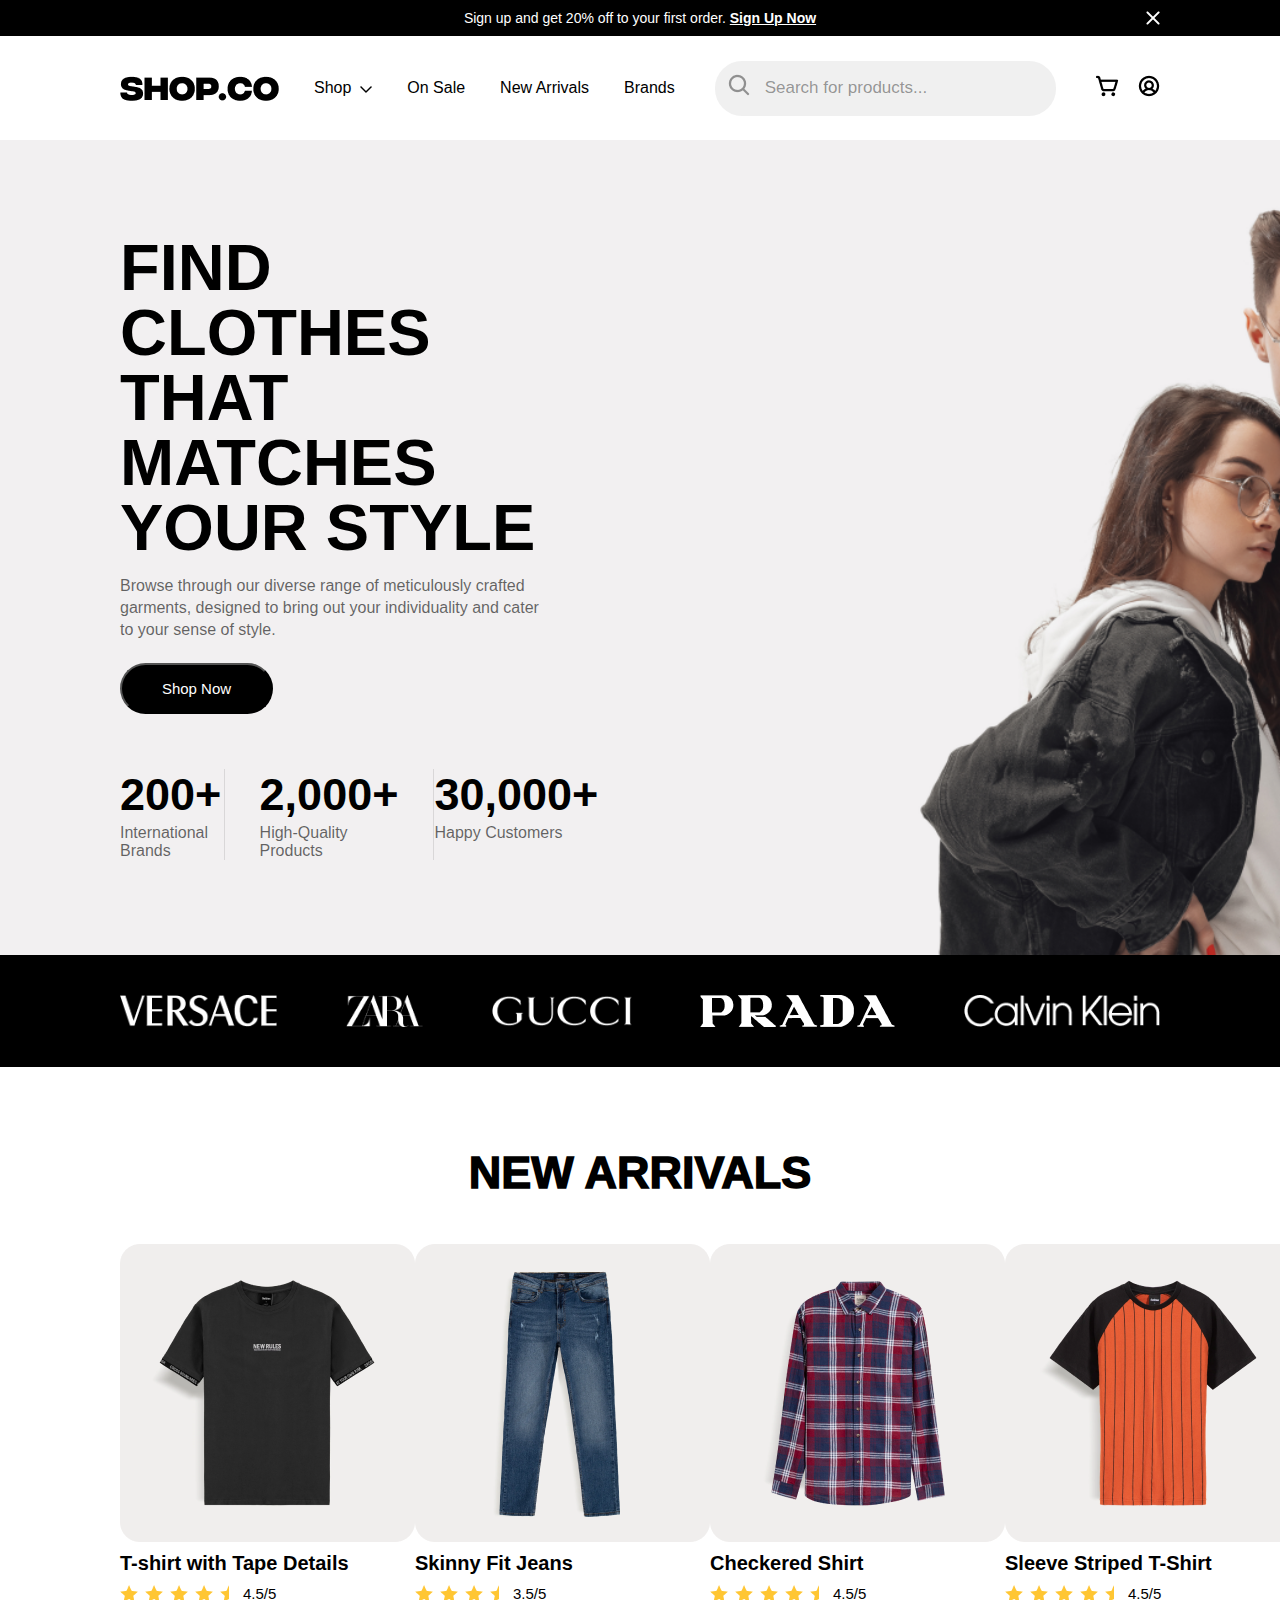
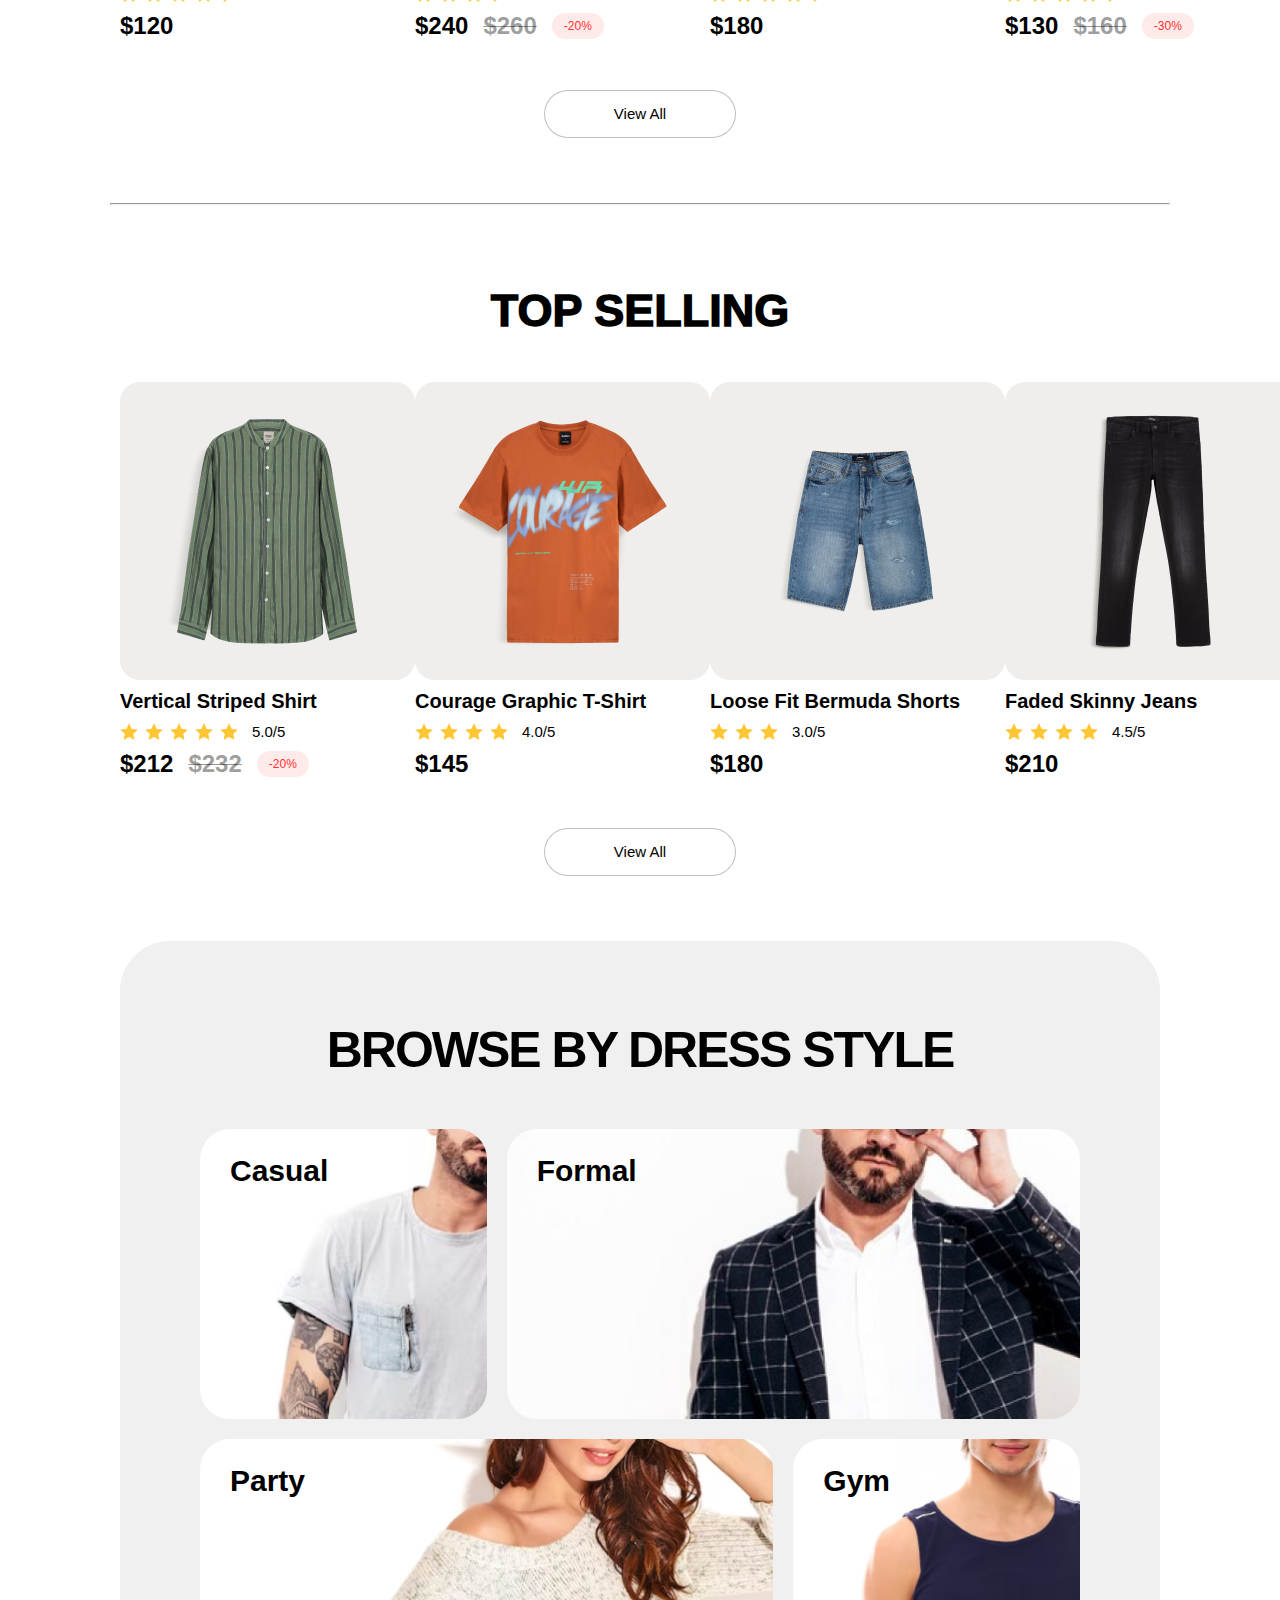
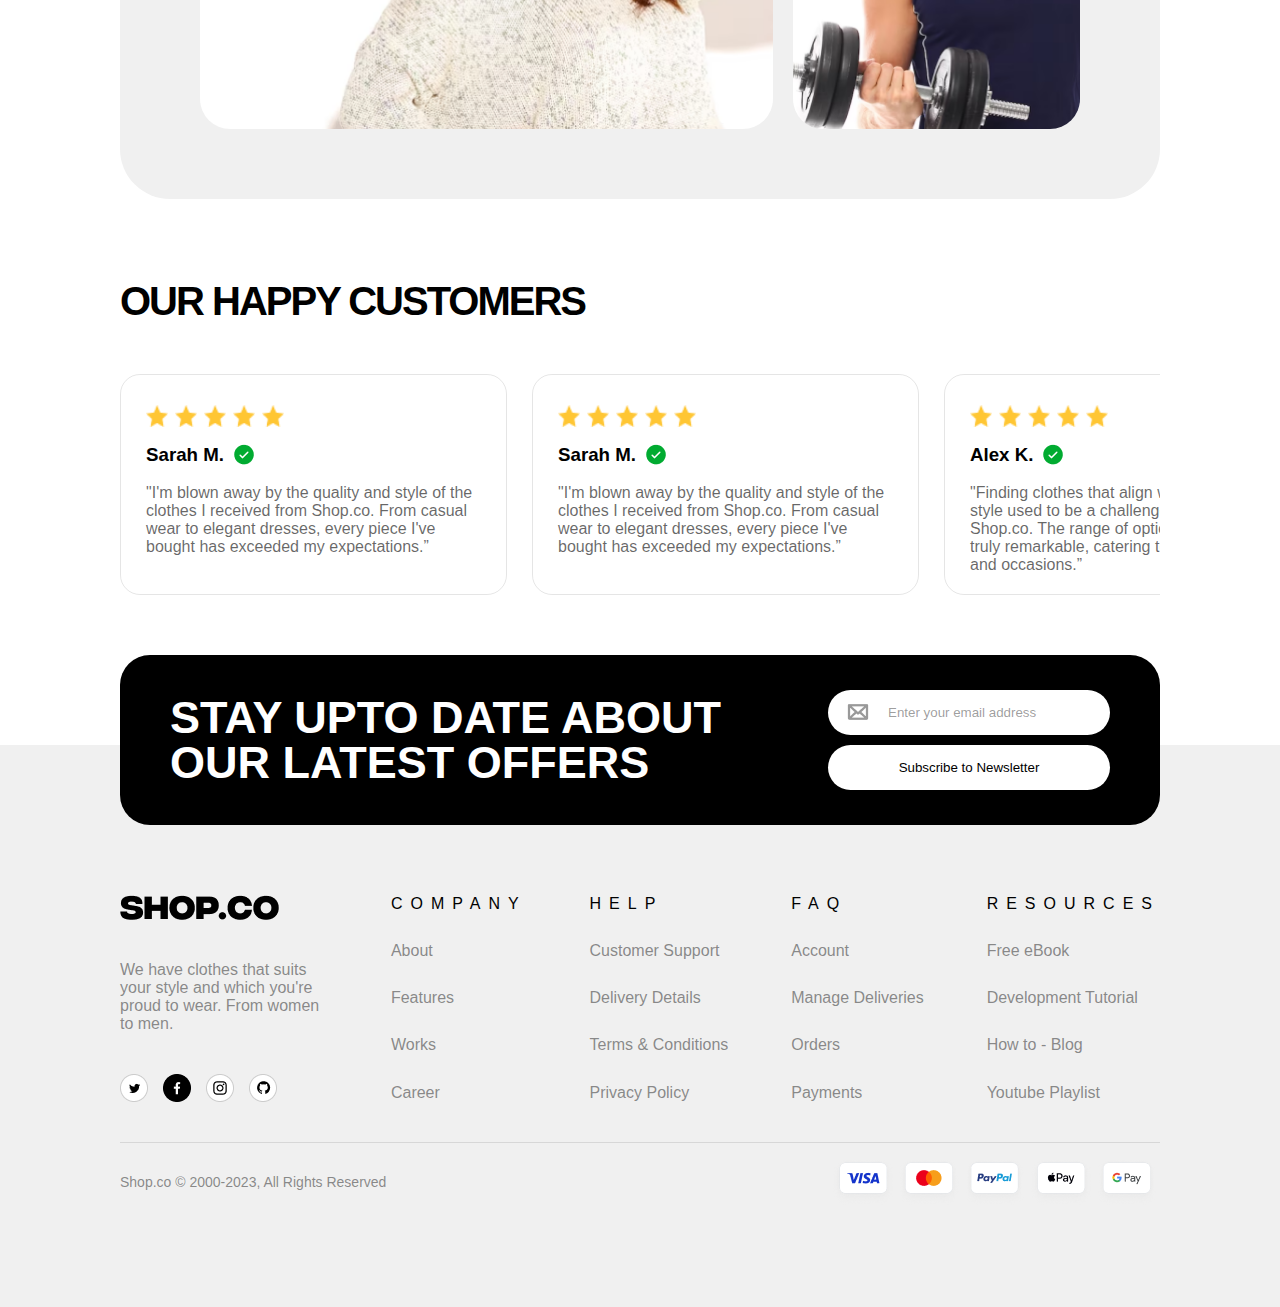
==== SHOP.CO landing page/index.html @ 2c25681b "SHOP.CO landing page" ====
<!DOCTYPE html>
<html lang="en">
<head>
  <meta charset="UTF-8">
  <meta name="viewport" content="width=device-width, initial-scale=1.0">
  <title>SHOP.CO</title>
  <link rel="stylesheet" href="style.css">
</head>
<body>
  <div class="offer-bar">
    <p>Sign up and get 20% off to your first order. <strong><a href="">Sign Up Now</a></strong></p>
    <img src="cross.png" class="cross">
  </div>
    <div class="navbar">
      <img src="SHOP.CO.png">
      <span>Shop&nbsp;&nbsp;<img src="Vector.png"></span>
      <span>On Sale</span>
      <span>New Arrivals</span>
      <span>Brands</span>
      <input type="text" placeholder="Search for products...">
      <div class="cart-and-profile">
        <img class="cart" src="cart.png">
        <img class="profile" src="profile.png">
      </div>
    </div>

    <div class="advertisement">
      <img src="Rectangle.png" class="bg-image">
      <div class="context">
        <h1>FIND CLOTHES THAT MATCHES YOUR STYLE</h1>
        <p>Browse through our diverse range of meticulously crafted garments, designed to bring out your individuality and cater to your sense of style.</p>
        <button class="shop-now">Shop Now</button>
        <div class="stats">
          <div>
            <h2>200+</h2>
            <p>International Brands</p>
          </div>
          <div class="second-div">
            <h2>2,000+</h2>
            <p>High-Quality Products</p>
          </div>
          <div>
            <h2>30,000+</h2>
            <p>Happy Customers</p>
          </div>
        </div>
      </div>
    </div>
    <div class="sponsors-bar">
      <img src="sponsors/versace.png">
      <img src="sponsors/zara-logo-1.png">
      <img src="sponsors/gucci-logo-1.png">
      <img src="sponsors/prada-logo-1.png">
      <img src="sponsors/kalvin.png">
    </div>
  
    <div class="new-arrival">
      <h1>NEW ARRIVALS</h1>
      <div class="new-arrival-cards-group">
        <div class="new-arrival-card">
          <img src="new-arrivals/Frame1.png" class="card">
          <h3>T-shirt with Tape Details</h3>
          <div class="ratings">
            <img src="star.png">
            <img src="star.png">
            <img src="star.png">
            <img src="star.png">
            <img src="half-star.png">
            <span>4.5/5</span>
          </div>
          <div class="price">
            <h2>$120</h2>
          </div>
        </div>
        <div class="new-arrival-card">
          <img src="new-arrivals/Frame2.png" class="card">
          <h3>Skinny Fit Jeans</h3>
          <div class="ratings">
            <img src="star.png">
            <img src="star.png">
            <img src="star.png">
            <img src="half-star.png">
            <span>3.5/5</span>
          </div>
          <div class="price">
            <h2>$240</h2>
            <h2 class="removed">$260</h2>
            <p>-20%</p>
          </div>
        </div>
        <div class="new-arrival-card">
          <img src="new-arrivals/Frame3.png" class="card">
          <h3>Checkered Shirt</h3>
          <div class="ratings">
            <img src="star.png">
            <img src="star.png">
            <img src="star.png">
            <img src="star.png">
            <img src="half-star.png">
            <span>4.5/5</span>
          </div>
          <div class="price">
            <h2>$180</h2>
          </div>
        </div>
        <div class="new-arrival-card">
          <img src="new-arrivals/Frame4.png" class="card">
          <h3>Sleeve Striped T-Shirt</h3>
          <div class="ratings">
            <img src="star.png">
            <img src="star.png">
            <img src="star.png">
            <img src="star.png">
            <img src="half-star.png">
            <span>4.5/5</span>
          </div>
          <div class="price">
            <h2>$130</h2>
            <h2 class="removed">$160</h2>
            <p>-30%</p>
          </div>
        </div>
      </div>
      <button class="view-all">View All</button>
    </div>

    <hr>

    <div class="top-selling">
      <h1>TOP SELLING</h1>
      <div class="top-selling-cards-group">
        <div class="top-selling-card">
          <img src="top-selling/Frame01.png" class="card">
          <h3>Vertical Striped Shirt</h3>
          <div class="ratings">
            <img src="star.png">
            <img src="star.png">
            <img src="star.png">
            <img src="star.png">
            <img src="star.png">
            <span>5.0/5</span>
          </div>
          <div class="price">
            <h2>$212</h2>
            <h2 class="removed">$232</h2>
            <p>-20%</p>
          </div>
        </div>
        <div class="top-selling-card">
          <img src="top-selling/Frame02.png" class="card">
          <h3>Courage Graphic T-Shirt</h3>
          <div class="ratings">
            <img src="star.png">
            <img src="star.png">
            <img src="star.png">
            <img src="star.png">
            <span>4.0/5</span>
          </div>
          <div class="price">
            <h2>$145</h2>
          </div>
        </div>
        <div class="top-selling-card">
          <img src="top-selling/Frame03.png" class="card">
          <h3>Loose Fit Bermuda Shorts</h3>
          <div class="ratings">
            <img src="star.png">
            <img src="star.png">
            <img src="star.png">
            <span>3.0/5</span>
          </div>
          <div class="price">
            <h2>$180</h2>
          </div>
        </div>
        <div class="top-selling-card">
          <img src="top-selling/Frame04.png" class="card">
          <h3>Faded Skinny Jeans</h3>
          <div class="ratings">
            <img src="star.png">
            <img src="star.png">
            <img src="star.png">
            <img src="star.png">
            <span>4.5/5</span>
          </div>
          <div class="price">
            <h2>$210</h2>
          </div>
        </div>
      </div>
      <button class="view-all">View All</button>
    </div>
    <div class="design-page">
    <div class="design-container">
      <h1>BROWSE BY DRESS STYLE</h1>
      <div class="designs">
        <div class="design1">
          <h2>Casual</h2>
        </div>
        <div class="design2">
          <h2>Formal</h2>
        </div>
      </div>  
      <div class="designs">
        <div class="design3">
          <h2>Party</h2>
        </div>
        <div class="design4">
          <h2>Gym</h2>
        </div>
      </div>  
    </div>
    </div>
    <div class="feedback-container">

      <h1 class="feedback-title">OUR HAPPY CUSTOMERS</h1>
      <div class="feedback">
        <div class="review">
            <div class="ratings2">
              <img src="star.png">
              <img src="star.png">
              <img src="star.png">
              <img src="star.png">
              <img src="star.png">
            </div>
            <h3>Sarah M. <img src="tick.png"></h3>
            <p>"I'm blown away by the quality and style of the clothes I received from Shop.co. From casual wear to elegant dresses, every piece I've bought has exceeded my expectations.”</p>
        </div>
        <div class="review">
            <div class="ratings2">
              <img src="star.png">
              <img src="star.png">
              <img src="star.png">
              <img src="star.png">
              <img src="star.png">
            </div>
            <h3>Sarah M. <img src="tick.png"></h3>
            <p>"I'm blown away by the quality and style of the clothes I received from Shop.co. From casual wear to elegant dresses, every piece I've bought has exceeded my expectations.”</p>
        </div>
        <div class="review">
            <div class="ratings2">
              <img src="star.png">
              <img src="star.png">
              <img src="star.png">
              <img src="star.png">
              <img src="star.png">
            </div>
            <h3>Alex K. <img src="tick.png"></h3>
            <p>"Finding clothes that align with my personal style used to be a challenge until I discovered Shop.co. The range of options they offer is truly remarkable, catering to a variety of tastes and occasions.”</p>
        </div>
        <div class="review">
            <div class="ratings2">
              <img src="star.png">
              <img src="star.png">
              <img src="star.png">
              <img src="star.png">
              <img src="star.png">
            </div>
            <h3>James L. <img src="tick.png"></h3>
            <p>"As someone who's always on the lookout for unique fashion pieces, I'm thrilled to have stumbled upon Shop.co. The selection of clothes is not only diverse but also on-point with the latest trends.”</p>
        </div>
        <div class="review">
            <div class="ratings2">
              <img src="star.png">
              <img src="star.png">
              <img src="star.png">
              <img src="star.png">
              <img src="star.png">
            </div>
            <h3>James L. <img src="tick.png"></h3>
            <p>"As someone who's always on the lookout for unique fashion pieces, I'm thrilled to have stumbled upon Shop.co. The selection of clothes is not only diverse but also on-point with the latest trends.”</p>
        </div>
      </div>
      <div class="alert">
        <h1>STAY UPTO DATE ABOUT OUR LATEST OFFERS</h1>
        <div class="subscribe">
          <input type="text" placeholder="Enter your email address">
          <button class="sub-btn">Subscribe to Newsletter</button>
        </div>
      </div>
    </div>
    <div class="footer">
      <div class="footer-top">
        <div class="footer-section first">
          <img src="SHOP.CO.png">
          <p class="desc">We have clothes that suits your style and which you&apos;re proud to wear. From women to men.</p>
          <div class="social-media">
            <img src="social-media-logo/1.png">
            <img src="social-media-logo/2.png">
            <img src="social-media-logo/3.png">
            <img src="social-media-logo/4.png">
          </div>
          </div>
          <div class="footer-section">
            <span  class="title">
              COMPANY
            </span>
            <p>About</p>
            <p>Features</p>
            <p>Works</p>
            <p>Career</p>
          </div>
          <div class="footer-section">
            <span  class="title">
              HELP
            </span>
            <p>Customer Support</p>
            <p>Delivery Details</p>
            <p>Terms & Conditions</p>
            <p>Privacy Policy</p>
          </div>
          <div class="footer-section">
            <span  class="title">
              FAQ
            </span>
            <p>Account</p>
            <p>Manage Deliveries</p>
            <p>Orders</p>
            <p>Payments</p>
          </div>
          <div class="footer-section">
            <span  class="title">
              RESOURCES
            </span>
            <p>Free eBook</p>
            <p>Development Tutorial</p>
            <p>How to - Blog</p>
            <p>Youtube Playlist</p>
          </div>
        </div>
        <div class="footer-bottom">
          <p>Shop.co © 2000-2023, All Rights Reserved</p>
          <div class="payments">
            <img src="payments/Badge1.png">
            <img src="payments/Badge2.png">
            <img src="payments/Badge3.png">
            <img src="payments/Badge4.png">
            <img src="payments/Badge5.png">
          </div>
        </div>
      </div>
</body>
</html>
---- SHOP.CO landing page/style.css ----
* {
  margin: 0;
  padding: 0;
  font-family: Arial, Helvetica, sans-serif;
}

body {
  overflow-x: hidden;

}

.offer-bar {
  display: flex;
  justify-content: center;
  align-items: center;
  padding: 10px 120px;
  background: black;
  color: white;
  font-size: 14px;
  font-weight: light;
  position: relative;
}

.cross{
  position: absolute;
  right: 120px;
}

a {
  color: white;
}

.navbar {
  padding: 16px 120px;
  display: flex;
  justify-content: space-between;
  align-items: center;
  height: 8vh;
  gap: 35px;
}

.navbar>input {
  flex-grow: 1;
  min-width: 200px;
  height: 5vh;
  background: #F0F0F0 url("search.png") no-repeat left;
  background-position: 12px 12px;
  border: none;
  outline: none;
  border-radius: 3vh;
  padding: 5px 50px;
  display: flex;
  align-items: center;
  margin: 0px 5px;
}

.navbar>input::placeholder {
  font-size: 17px;
  color: #00000066;
}

.cart {
  margin-right: 15px;
}

.advertisement {
  padding: 0px 120px;
  position: relative;
  display: flex;
  flex-direction: column;
  /* align-items: center; */
  justify-content: center;
  height: 90.5vh;
}

.bg-image {
  position: absolute;
  left: 0px;
  /* width: 115%;   */
  top: 0px;
  /* bottom: 0px; */
  height: 90.5vh;
}

.context {
  display: flex;
  flex-direction: column;
  width: 46%;
  z-index: 2;
  gap: 15px;
}

.context>h1 {
  font-size: 65px;
  font-weight: 800;
  line-height: 65px;
}

.context>p {
  margin-bottom: 7px;
  font-size: 16px;
  line-height: 22px;
  padding-right: 55px;
  color: #00000099;
}

.shop-now {
  width: 32%;
  background-color: black;
  color: white;
  padding: 15px 0px;
  border-radius: 35px;
  font-size: 15px;
  margin-bottom: 40px;
}

.stats {
  display: flex;
  width: 100%;
  justify-content: space-between;
}

.stats h2 {
  font-size: 45px;
}

.stats p {
  color: #00000099;
  font-size: 16px;
  margin-top: 3px;
}

.second-div {
  border-left: 1px solid #0000001A;
  border-right: 1px solid #0000001A;
  padding: 0px 35px;
}

.sponsors-bar {
  display: flex;
  flex-direction: row;
  justify-content: space-between;
  background-color: black;
  padding: 40px 120px;
}

.sponsors-bar img {
  height: 2rem;
}

.new-arrival,
.top-selling {
  display: flex;
  flex-direction: column;
  justify-content: center;
  align-items: center;
  padding-bottom: 65px;
  /* border-bottom: 1px solid #62626266; */
}

hr{
  color: #62626266;
  margin: 0px 110px;
}

.new-arrival-card,
.top-selling-card {
  display: flex;
  flex-direction: column;
  justify-content: center;
  align-items: start;
  gap: 10px;
}

.new-arrival-cards-group,
.top-selling-cards-group {
  display: flex;
  justify-content: space-between;
  width: 100vw;
  padding: 0 120px;
  box-sizing: border-box;
  margin-bottom: 50px;
}

.new-arrival-card>h3,
.top-selling-card>h3 {
  font-size: 20px;
}

.new-arrival>h1,
.top-selling>h1 {
  font-size: 45px;
  font-weight: 1000;
  margin: 80px 0px 45px 0px;
}

.ratings {
  display: flex;
  justify-content: flex-start;
  align-items: center;
  gap: 7px;
}

.ratings>span {
  margin-left: 7px;
  font-size: 15px;
}

.price {
  display: flex;
  gap: 15px;
  align-items: center;
}

.removed {
  color: #00000066;
  text-decoration: line-through;
  text-decoration-thickness: 1px;
  text-decoration-color: #00000066;
}

.price p {
  font-size: 12px;
  background: #FF33331A;
  color: #FF3333;
  padding: 6px 12px;
  border-radius: 20px;
}

.view-all {
  width: 12rem;
  height: 3rem;
  border-radius: 2rem;
  border: 1px solid #62626266;
  background: white;
  font-size: 15px;
}

.design-page {
  padding: 0px 120px;
  /* padding-bottom: 80px; */
}

.design-container {
  display: flex;
  flex-direction: column;
  justify-content: center;
  align-items: center;
  background: #F0F0F0;
  padding: 80px 80px 0px 80px;
  box-sizing: border-box;
  padding-bottom: 50px;
  border-radius: 50px;
}

.design-container>h1 {
  margin-bottom: 50px;
  font-weight: 900;
  font-size: 50px;
  letter-spacing: -2px;
}

.designs {
  display: flex;
  height: 290px;
  gap: 20px;
  margin-bottom: 20px;
  width: 100%;
  justify-content: space-between;
}

.design1,
.design2,
.design3,
.design4 {
  position: relative;
}

.design1 h2,
.design2 h2,
.design3 h2,
.design4 h2 {
  position: absolute;
  font-size: 30px;
  top: 25px;
  left: 30px;
}

.design1,
.design4 {
  flex-grow: 1;
}

.design2,
.design3 {
  flex-grow: 2;
}

.design1 {
  background: url("Designs/design1.png") center no-repeat;
  background-size: cover;
  border-radius: 30px;
}

.design2 {
  background: url("Designs/design2.png") center no-repeat;
  background-size: cover;
  border-radius: 30px;
}

.design3 {
  background: url("Designs/design3.png") center no-repeat;
  background-size: cover;
  border-radius: 30px;
}

.design4 {
  background: url("Designs/design4.png") center no-repeat;
  background-size: cover;
  border-radius: 30px;
}

.feedback-container{
  /* overflow: hidden; */
  padding: 0px 120px;
  /* overflow-x: hidden; */
  position: relative;
  padding-bottom: 150px;
  /* z-index: 1; */
}

.feedback-title{
  font-weight: 900;
  font-size: 40px;
  margin-top: 80px;
  letter-spacing: -2px;
  margin-bottom: 50px;
}

.feedback{
  display: flex;
  gap: 25px;
  overflow-x: scroll;
  scrollbar-width: none;
}

.review{
  padding: 30px 30px 20px 25px;
  border-radius: 20px;
  border: 1px solid #0000001A;
  flex-grow: 1;
  min-width: 330px;
}

.review>h3{
    display: flex;
    align-items: center;
  margin: 15px 0px;
}

.review>h3>img{
  margin-bottom: 2px;
  margin-left: 8px;
}

.ratings2{
  display: flex;
  justify-content: flex-start;
  align-items: center;
  gap: 7px;
}

.ratings2>img{
  height: 22px;
  width: 22px;
}

.review>p{
  font-size: 16px;
  color: #00000099;
}

.alert{
  background-color: black;
  display: flex;
  justify-content: space-between;
  align-items: center;
  padding: 35px 50px;
  border-radius: 30px;
  position: absolute;  
  bottom: -80px;
  left: 0;
  z-index: 10;
  box-sizing: border-box;
  right: 0;
  left: 120px;
  right: 120px;
}

.alert h1{
  color: white;
  font-size: 45px;
  font-weight: 900;
  width: 60%;
  line-height: 45px;
}

.subscribe{
  display: flex;
  flex-direction: column;
  width: 30%;
  gap: 10px;
}

.subscribe>input{
  padding: 15px 0px;
  padding-left: 60px;
  background: url("mail.png");
  background-color: white;
  background-repeat: no-repeat;
  background-position: 18px 10px;
  border: none;
  border-radius: 30px;
}

.subscribe>input::placeholder{
  color: #00000066;
  
}

.sub-btn{
  background-color: white;
  border: none;
  border-radius: 30px;
  padding: 15px 0px;
}

.footer{
  padding: 150px 120px 100px 120px;
  background: #F0F0F0;
  position: relative;
  z-index: 0;
}

.footer-top{
  display: flex;
  flex-direction: row;
  justify-content: space-between;
  height: 23vh;
  padding-bottom: 40px;
  border-bottom: 1px solid #0000001A;
}

.footer-section{
  display: flex;
  flex-direction: column;
  align-items: flex-start;
  justify-content: space-between;
}

.first{
  width: 20%;
}

.social-media{
  display: flex;
  align-items: center;
  gap: 15px;
}

.footer-section p{
  color: #42424299;
}

.title{
  color: black;
  letter-spacing: 8px;
  font-weight: 500;
}

.footer-bottom{
  display: flex;
  flex-direction: row;
  justify-content: space-between;
  align-items: center;
  margin-top: 15px;
}

.footer-bottom p{
  font-size: 14px;
  color: #42424299; 
}

.payments{
  display: flex;
  justify-content: space-between;
  align-items: center;
}
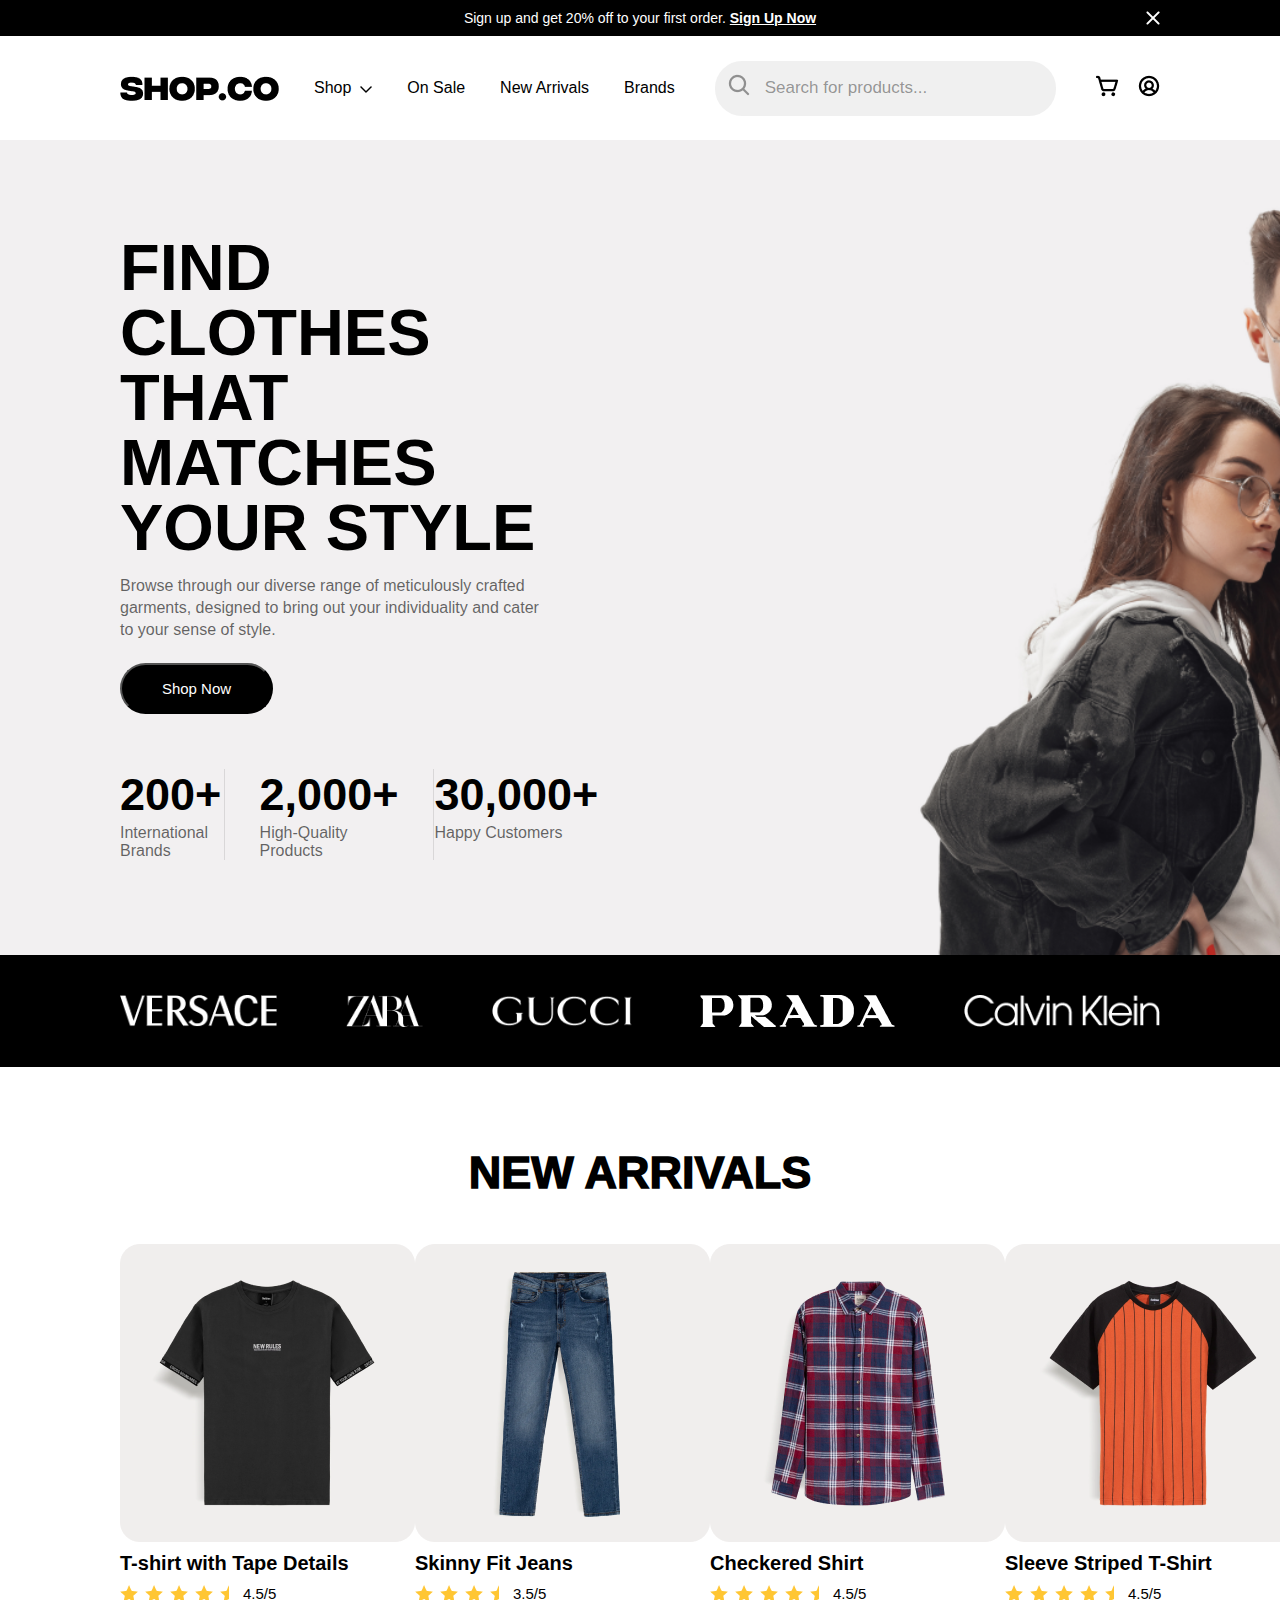
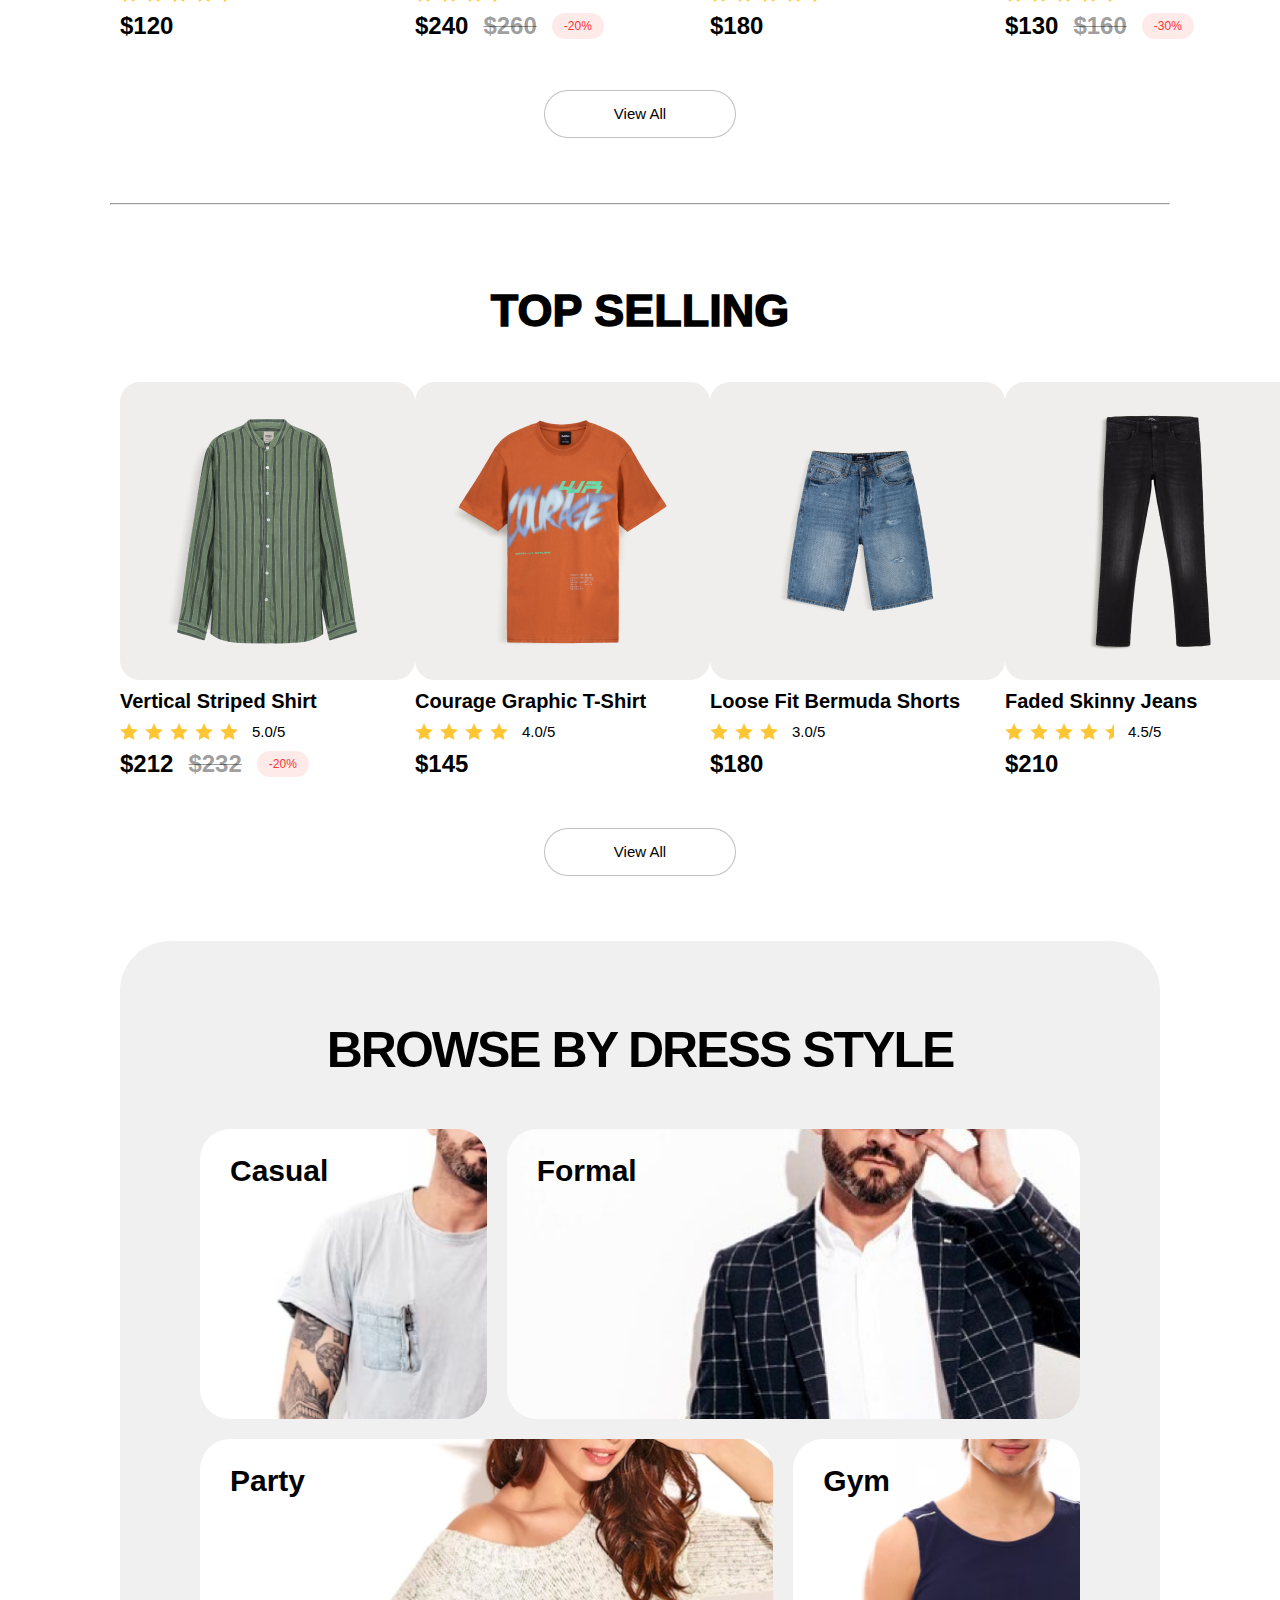
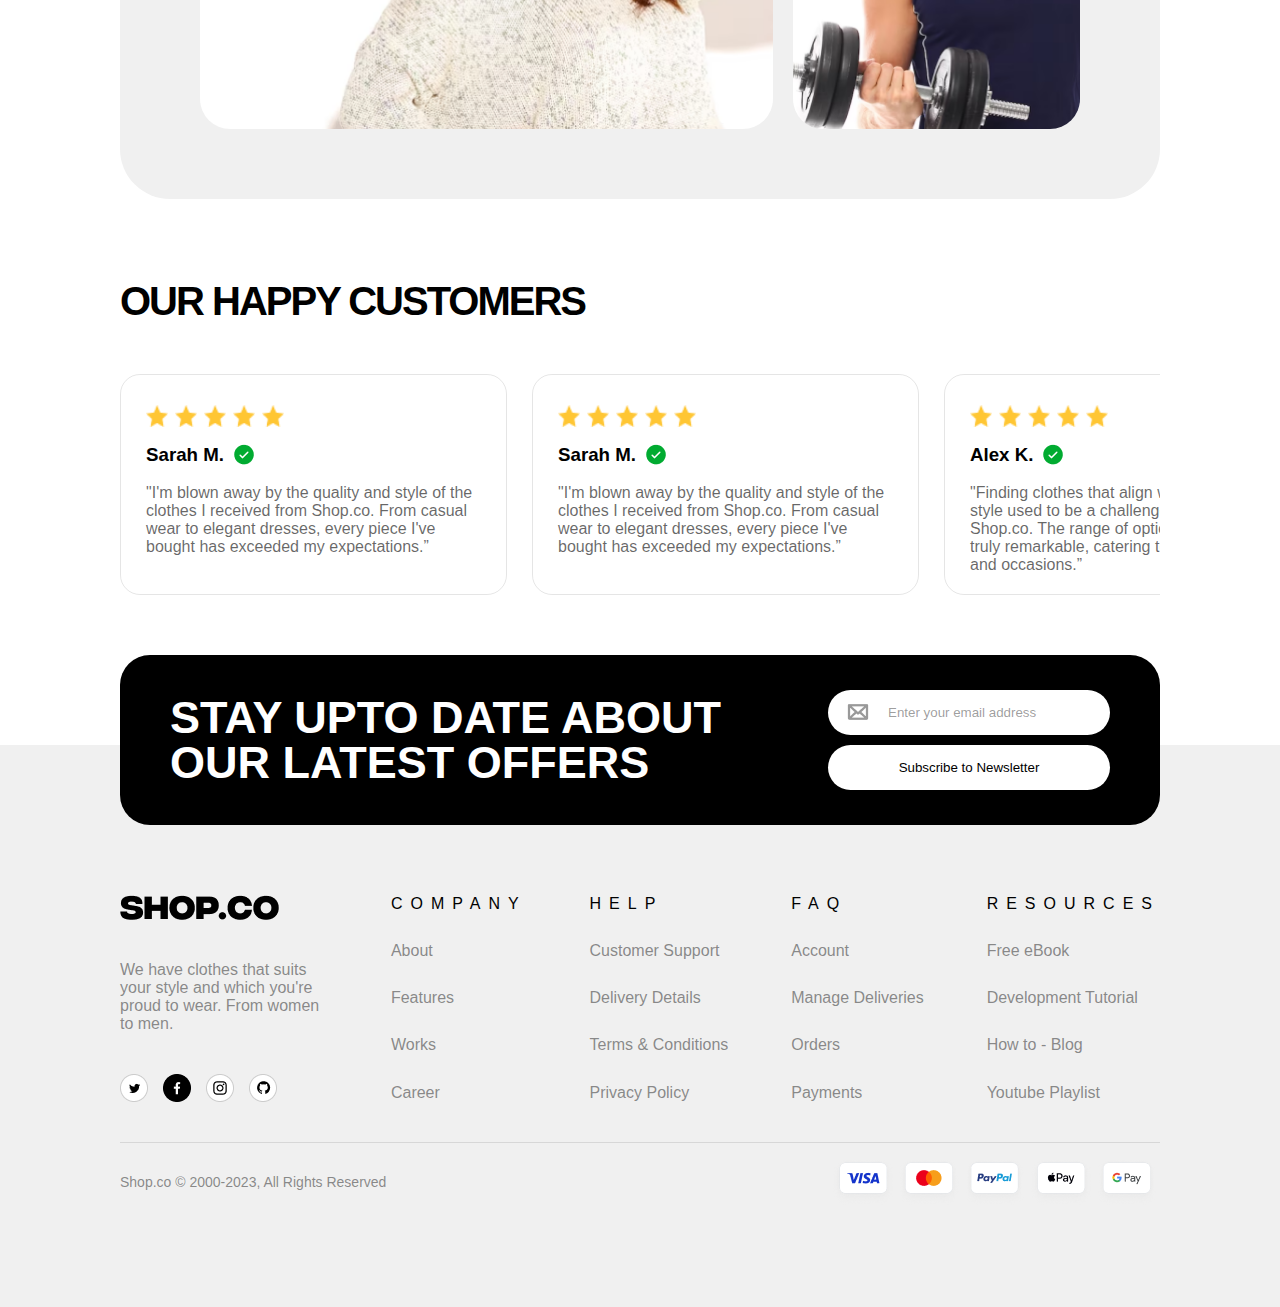
==== commit 1e0e8360: "SHOP.CO landing page" ====
--- a/SHOP.CO landing page/index.html
+++ b/SHOP.CO landing page/index.html
@@ -9,23 +9,23 @@
 <body>
   <div class="offer-bar">
     <p>Sign up and get 20% off to your first order. <strong><a href="">Sign Up Now</a></strong></p>
-    <img src="cross.png" class="cross">
+    <img src="other-assets/cross.png" class="cross">
   </div>
     <div class="navbar">
-      <img src="SHOP.CO.png">
-      <span>Shop&nbsp;&nbsp;<img src="Vector.png"></span>
+      <img src="other-assets/SHOP.CO.png">
+      <span>Shop&nbsp;&nbsp;<img src="other-assets/Vector.png"></span>
       <span>On Sale</span>
       <span>New Arrivals</span>
       <span>Brands</span>
       <input type="text" placeholder="Search for products...">
       <div class="cart-and-profile">
-        <img class="cart" src="cart.png">
-        <img class="profile" src="profile.png">
+        <img class="cart" src="other-assets/cart.png">
+        <img class="profile" src="other-assets/profile.png">
       </div>
     </div>
 
     <div class="advertisement">
-      <img src="Rectangle.png" class="bg-image">
+      <img src="other-assets/Rectangle.png" class="bg-image">
       <div class="context">
         <h1>FIND CLOTHES THAT MATCHES YOUR STYLE</h1>
         <p>Browse through our diverse range of meticulously crafted garments, designed to bring out your individuality and cater to your sense of style.</p>
@@ -61,11 +61,11 @@
           <img src="new-arrivals/Frame1.png" class="card">
           <h3>T-shirt with Tape Details</h3>
           <div class="ratings">
-            <img src="star.png">
-            <img src="star.png">
-            <img src="star.png">
-            <img src="star.png">
-            <img src="half-star.png">
+            <img src="other-assets/star.png">
+            <img src="other-assets/star.png">
+            <img src="other-assets/star.png">
+            <img src="other-assets/star.png">
+            <img src="other-assets/half-star.png">
             <span>4.5/5</span>
           </div>
           <div class="price">
@@ -76,10 +76,10 @@
           <img src="new-arrivals/Frame2.png" class="card">
           <h3>Skinny Fit Jeans</h3>
           <div class="ratings">
-            <img src="star.png">
-            <img src="star.png">
-            <img src="star.png">
-            <img src="half-star.png">
+            <img src="other-assets/star.png">
+            <img src="other-assets/star.png">
+            <img src="other-assets/star.png">
+            <img src="other-assets/half-star.png">
             <span>3.5/5</span>
           </div>
           <div class="price">
@@ -92,11 +92,11 @@
           <img src="new-arrivals/Frame3.png" class="card">
           <h3>Checkered Shirt</h3>
           <div class="ratings">
-            <img src="star.png">
-            <img src="star.png">
-            <img src="star.png">
-            <img src="star.png">
-            <img src="half-star.png">
+            <img src="other-assets/star.png">
+            <img src="other-assets/star.png">
+            <img src="other-assets/star.png">
+            <img src="other-assets/star.png">
+            <img src="other-assets/half-star.png">
             <span>4.5/5</span>
           </div>
           <div class="price">
@@ -107,11 +107,11 @@
           <img src="new-arrivals/Frame4.png" class="card">
           <h3>Sleeve Striped T-Shirt</h3>
           <div class="ratings">
-            <img src="star.png">
-            <img src="star.png">
-            <img src="star.png">
-            <img src="star.png">
-            <img src="half-star.png">
+            <img src="other-assets/star.png">
+            <img src="other-assets/star.png">
+            <img src="other-assets/star.png">
+            <img src="other-assets/star.png">
+            <img src="other-assets/half-star.png">
             <span>4.5/5</span>
           </div>
           <div class="price">
@@ -133,11 +133,11 @@
           <img src="top-selling/Frame01.png" class="card">
           <h3>Vertical Striped Shirt</h3>
           <div class="ratings">
-            <img src="star.png">
-            <img src="star.png">
-            <img src="star.png">
-            <img src="star.png">
-            <img src="star.png">
+            <img src="other-assets/star.png">
+            <img src="other-assets/star.png">
+            <img src="other-assets/star.png">
+            <img src="other-assets/star.png">
+            <img src="other-assets/star.png">
             <span>5.0/5</span>
           </div>
           <div class="price">
@@ -150,10 +150,10 @@
           <img src="top-selling/Frame02.png" class="card">
           <h3>Courage Graphic T-Shirt</h3>
           <div class="ratings">
-            <img src="star.png">
-            <img src="star.png">
-            <img src="star.png">
-            <img src="star.png">
+            <img src="other-assets/star.png">
+            <img src="other-assets/star.png">
+            <img src="other-assets/star.png">
+            <img src="other-assets/star.png">
             <span>4.0/5</span>
           </div>
           <div class="price">
@@ -164,9 +164,9 @@
           <img src="top-selling/Frame03.png" class="card">
           <h3>Loose Fit Bermuda Shorts</h3>
           <div class="ratings">
-            <img src="star.png">
-            <img src="star.png">
-            <img src="star.png">
+            <img src="other-assets/star.png">
+            <img src="other-assets/star.png">
+            <img src="other-assets/star.png">
             <span>3.0/5</span>
           </div>
           <div class="price">
@@ -177,10 +177,11 @@
           <img src="top-selling/Frame04.png" class="card">
           <h3>Faded Skinny Jeans</h3>
           <div class="ratings">
-            <img src="star.png">
-            <img src="star.png">
-            <img src="star.png">
-            <img src="star.png">
+            <img src="other-assets/star.png">
+            <img src="other-assets/star.png">
+            <img src="other-assets/star.png">
+            <img src="other-assets/star.png">
+            <img src="other-assets/half-star.png">
             <span>4.5/5</span>
           </div>
           <div class="price">
@@ -223,7 +224,7 @@
               <img src="star.png">
               <img src="star.png">
             </div>
-            <h3>Sarah M. <img src="tick.png"></h3>
+            <h3>Sarah M. <img src="other-assets/tick.png"></h3>
             <p>"I'm blown away by the quality and style of the clothes I received from Shop.co. From casual wear to elegant dresses, every piece I've bought has exceeded my expectations.”</p>
         </div>
         <div class="review">
@@ -234,40 +235,40 @@
               <img src="star.png">
               <img src="star.png">
             </div>
-            <h3>Sarah M. <img src="tick.png"></h3>
+            <h3>Sarah M. <img src="other-assets/tick.png"></h3>
             <p>"I'm blown away by the quality and style of the clothes I received from Shop.co. From casual wear to elegant dresses, every piece I've bought has exceeded my expectations.”</p>
         </div>
         <div class="review">
             <div class="ratings2">
-              <img src="star.png">
-              <img src="star.png">
-              <img src="star.png">
-              <img src="star.png">
-              <img src="star.png">
-            </div>
-            <h3>Alex K. <img src="tick.png"></h3>
+              <img src="other-assets/star.png">
+              <img src="other-assets/star.png">
+              <img src="other-assets/star.png">
+              <img src="other-assets/star.png">
+              <img src="other-assets/star.png">
+            </div>
+            <h3>Alex K. <img src="other-assets/tick.png"></h3>
             <p>"Finding clothes that align with my personal style used to be a challenge until I discovered Shop.co. The range of options they offer is truly remarkable, catering to a variety of tastes and occasions.”</p>
         </div>
         <div class="review">
             <div class="ratings2">
-              <img src="star.png">
-              <img src="star.png">
-              <img src="star.png">
-              <img src="star.png">
-              <img src="star.png">
-            </div>
-            <h3>James L. <img src="tick.png"></h3>
+              <img src="other-assets/star.png">
+              <img src="other-assets/star.png">
+              <img src="other-assets/star.png">
+              <img src="other-assets/star.png">
+              <img src="other-assets/star.png">
+            </div>
+            <h3>James L. <img src="other-assets/tick.png"></h3>
             <p>"As someone who's always on the lookout for unique fashion pieces, I'm thrilled to have stumbled upon Shop.co. The selection of clothes is not only diverse but also on-point with the latest trends.”</p>
         </div>
         <div class="review">
             <div class="ratings2">
-              <img src="star.png">
-              <img src="star.png">
-              <img src="star.png">
-              <img src="star.png">
-              <img src="star.png">
-            </div>
-            <h3>James L. <img src="tick.png"></h3>
+              <img src="other-assets/star.png">
+              <img src="other-assets/star.png">
+              <img src="other-assets/star.png">
+              <img src="other-assets/star.png">
+              <img src="other-assets/star.png">
+            </div>
+            <h3>James L. <img src="other-assets/tick.png"></h3>
             <p>"As someone who's always on the lookout for unique fashion pieces, I'm thrilled to have stumbled upon Shop.co. The selection of clothes is not only diverse but also on-point with the latest trends.”</p>
         </div>
       </div>
@@ -282,7 +283,7 @@
     <div class="footer">
       <div class="footer-top">
         <div class="footer-section first">
-          <img src="SHOP.CO.png">
+          <img src="other-assets/SHOP.CO.png">
           <p class="desc">We have clothes that suits your style and which you&apos;re proud to wear. From women to men.</p>
           <div class="social-media">
             <img src="social-media-logo/1.png">
--- a/SHOP.CO landing page/style.css
+++ b/SHOP.CO landing page/style.css
@@ -43,7 +43,7 @@
   flex-grow: 1;
   min-width: 200px;
   height: 5vh;
-  background: #F0F0F0 url("search.png") no-repeat left;
+  background: #F0F0F0 url("other-assets/search.png") no-repeat left;
   background-position: 12px 12px;
   border: none;
   outline: none;
@@ -415,7 +415,7 @@
 .subscribe>input{
   padding: 15px 0px;
   padding-left: 60px;
-  background: url("mail.png");
+  background: url("other-assets/mail.png");
   background-color: white;
   background-repeat: no-repeat;
   background-position: 18px 10px;
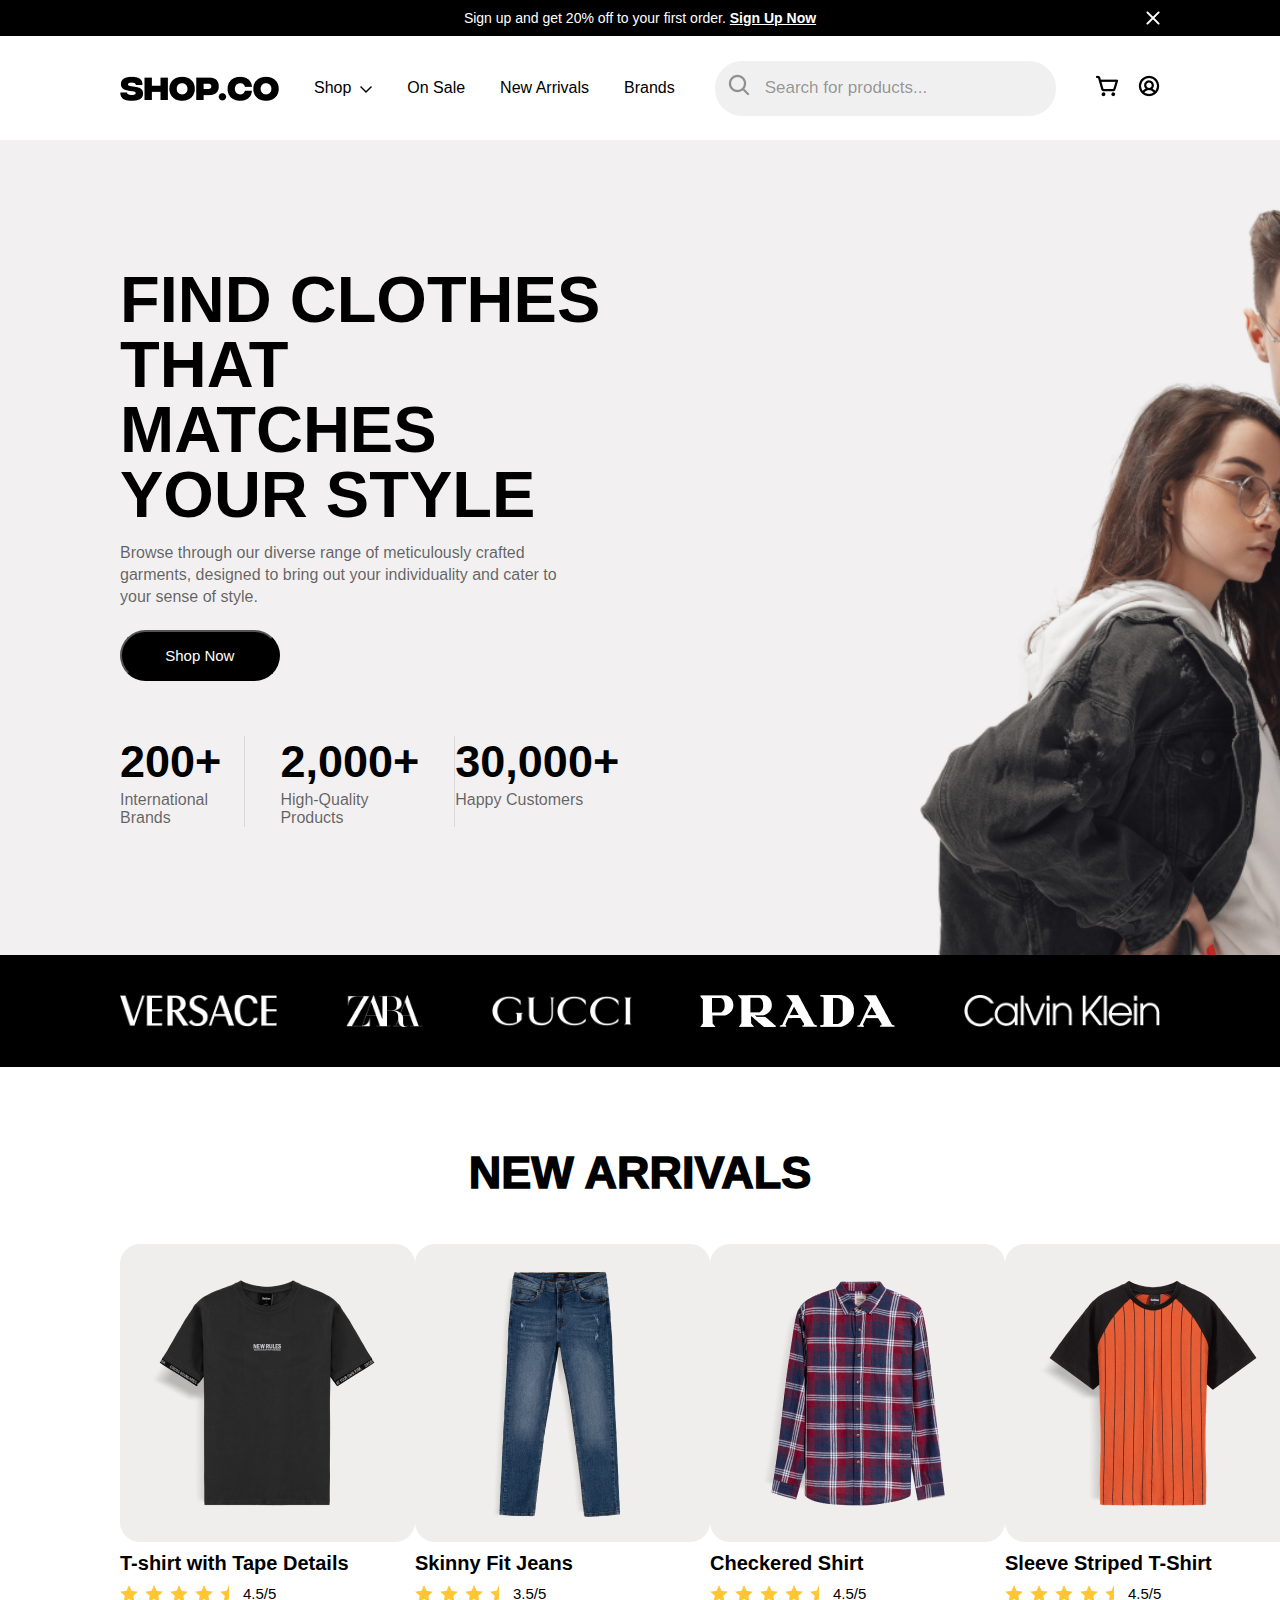
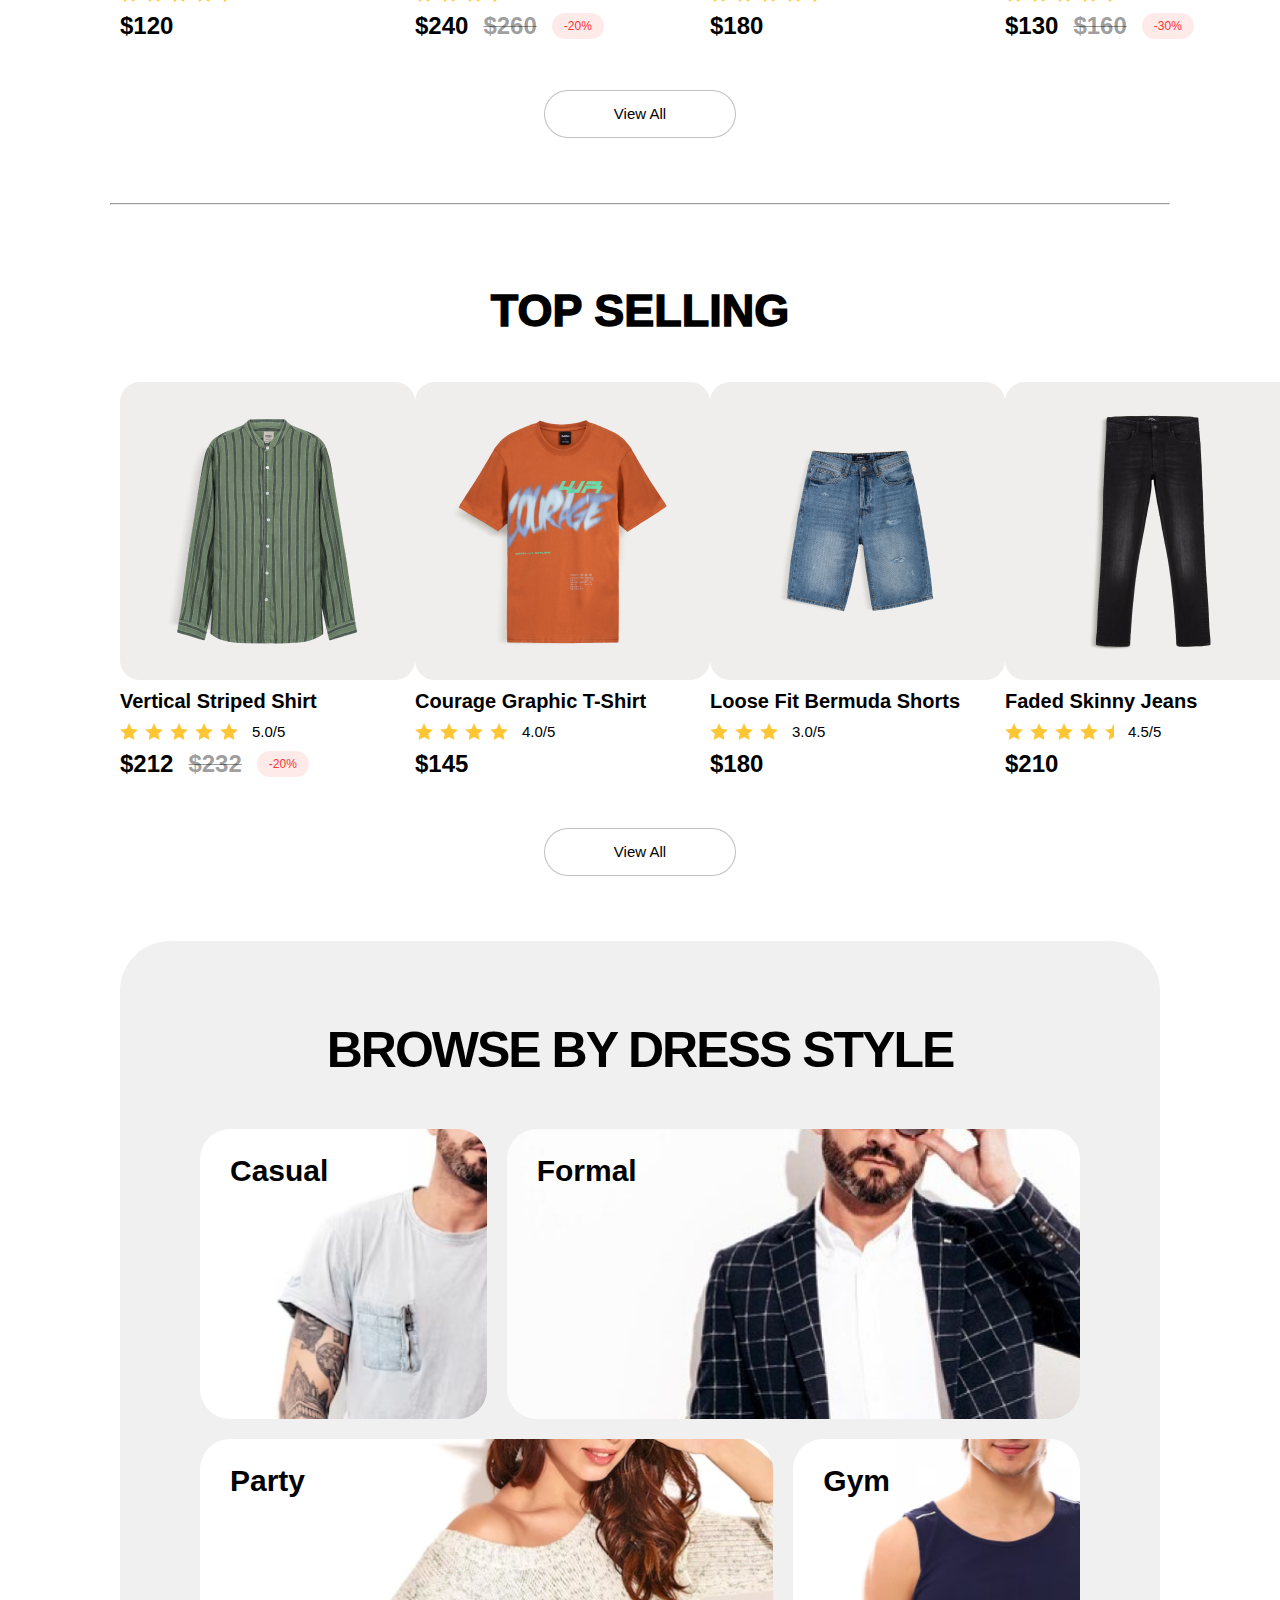
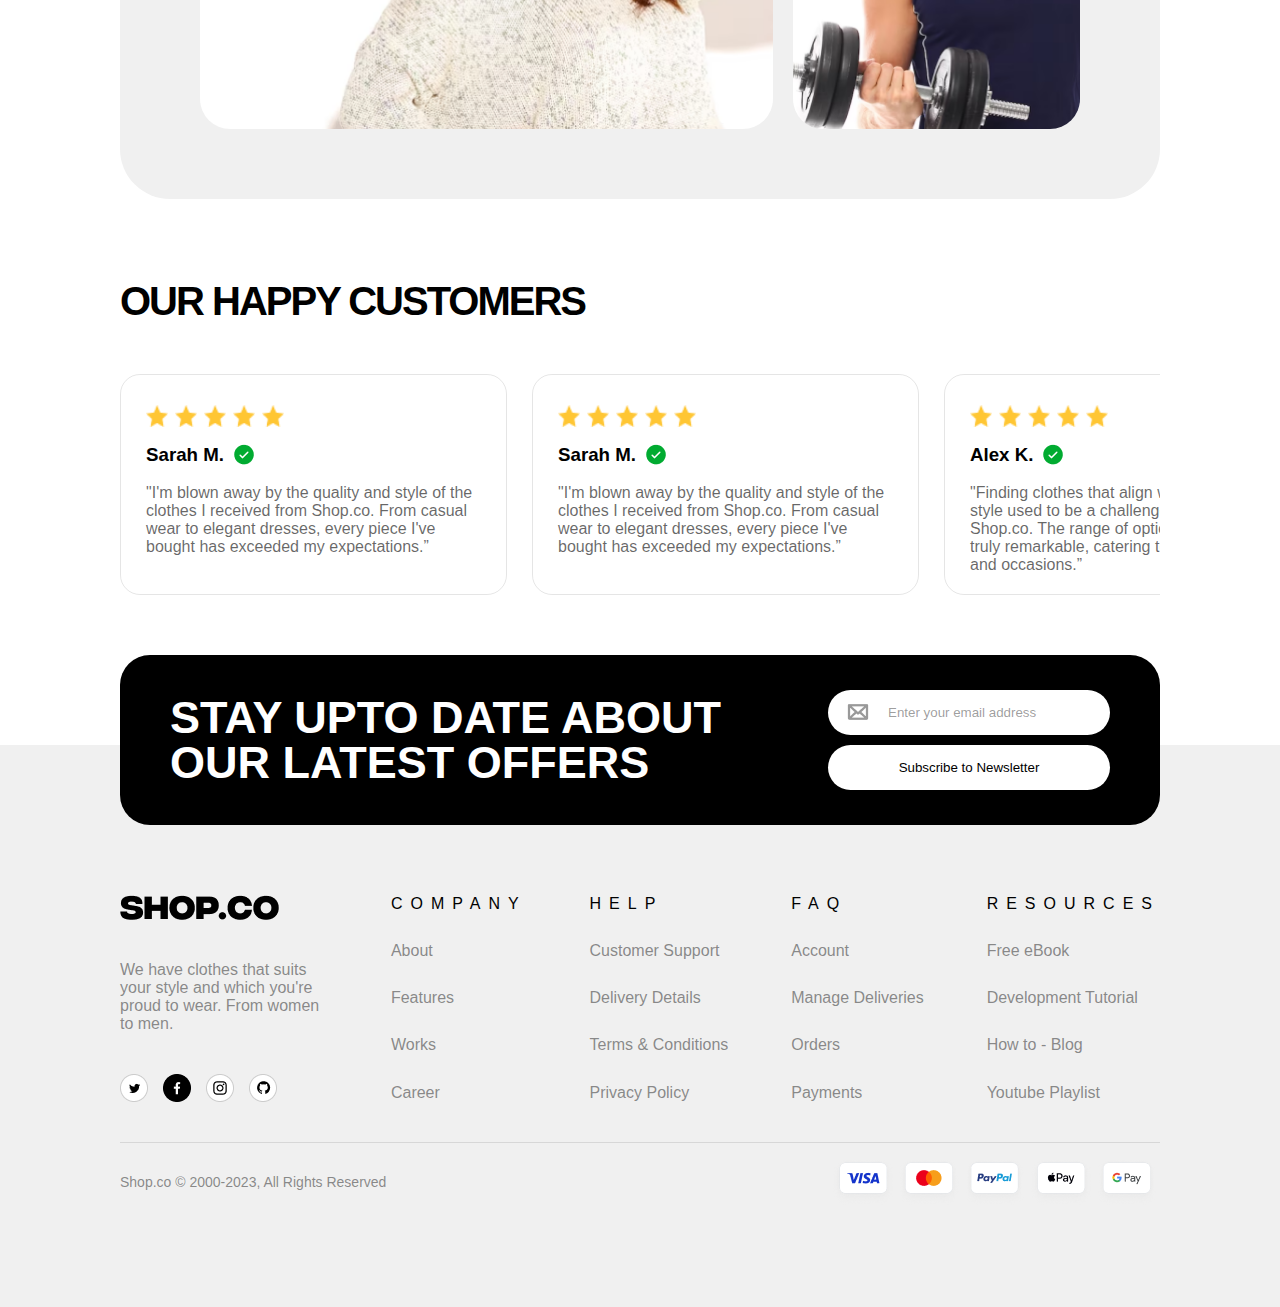
==== commit 4eaafca9: "SHOP.CO landing page" ====
--- a/SHOP.CO landing page/index.html
+++ b/SHOP.CO landing page/index.html
@@ -218,22 +218,22 @@
       <div class="feedback">
         <div class="review">
             <div class="ratings2">
-              <img src="star.png">
-              <img src="star.png">
-              <img src="star.png">
-              <img src="star.png">
-              <img src="star.png">
+              <img src="other-assets/star.png">
+              <img src="other-assets/star.png">
+              <img src="other-assets/star.png">
+              <img src="other-assets/star.png">
+              <img src="other-assets/star.png">
             </div>
             <h3>Sarah M. <img src="other-assets/tick.png"></h3>
             <p>"I'm blown away by the quality and style of the clothes I received from Shop.co. From casual wear to elegant dresses, every piece I've bought has exceeded my expectations.”</p>
         </div>
         <div class="review">
             <div class="ratings2">
-              <img src="star.png">
-              <img src="star.png">
-              <img src="star.png">
-              <img src="star.png">
-              <img src="star.png">
+              <img src="other-assets/star.png">
+              <img src="other-assets/star.png">
+              <img src="other-assets/star.png">
+              <img src="other-assets/star.png">
+              <img src="other-assets/star.png">
             </div>
             <h3>Sarah M. <img src="other-assets/tick.png"></h3>
             <p>"I'm blown away by the quality and style of the clothes I received from Shop.co. From casual wear to elegant dresses, every piece I've bought has exceeded my expectations.”</p>
--- a/SHOP.CO landing page/style.css
+++ b/SHOP.CO landing page/style.css
@@ -85,7 +85,7 @@
 .context {
   display: flex;
   flex-direction: column;
-  width: 46%;
+  width: 48%;
   z-index: 2;
   gap: 15px;
 }
